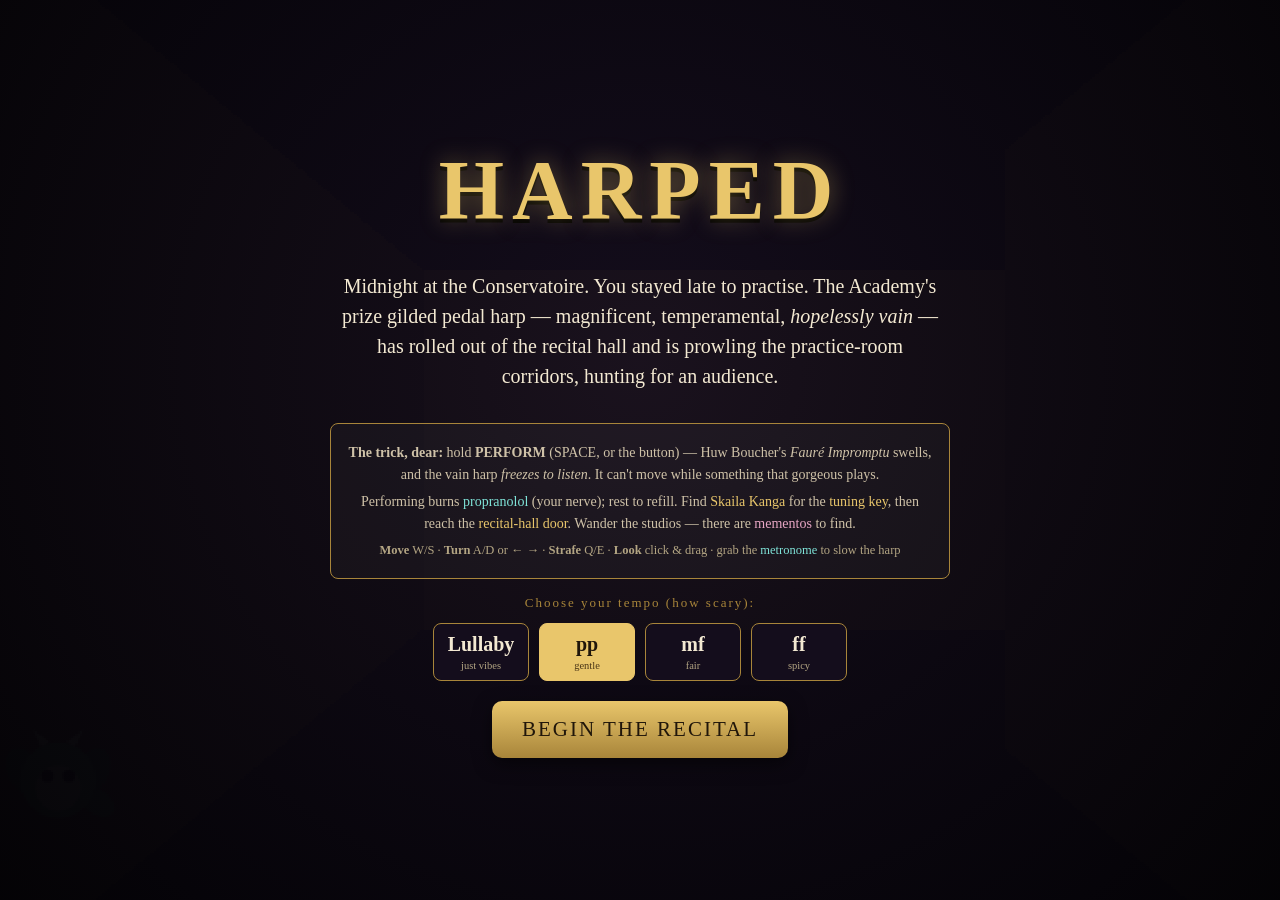
==== template.html @ ea74c3a4 "HARPED — initial commit (self-contained build + iPad fixes)" ====
<!DOCTYPE html>
<html lang="en">
<head>
  <meta charset="UTF-8" />
  <meta name="viewport" content="width=device-width, initial-scale=1.0, maximum-scale=1.0, user-scalable=no, viewport-fit=cover" />
  <meta name="apple-mobile-web-app-capable" content="yes" />
  <meta name="apple-mobile-web-app-status-bar-style" content="black-translucent" />
  <meta name="apple-mobile-web-app-title" content="HARPED" />
  <meta name="theme-color" content="#0a0710" />
  <title>HARPED — Midnight at the Conservatoire</title>
  <link rel="stylesheet" href="style.css" />
</head>
<body>
  <div id="stage">
    <canvas id="game"></canvas>

    <!-- Huw Boucher's Fauré Impromptu — your weapon. Routed through Web Audio so
         the volume swell works on iPad/iOS (Safari ignores <audio>.volume). -->
    <audio id="perform" src="huw-faure-impromptu.wav" loop preload="auto" playsinline crossorigin="anonymous"></audio>

    <div id="crosshair" class="hidden">✦</div>

    <!-- HUD -->
    <div id="hud" class="hidden">
      <div id="medWrap" title="Propranolol — your performing nerve.">
        <div id="medBar"></div>
        <span class="meterLabel">PROPRANOLOL</span>
      </div>
      <div id="objective">Find Skaila Kanga for the tuning key, dear…</div>
      <div id="memCount">Mementos 0/0</div>
    </div>

    <div id="bark" class="hidden"></div>

    <!-- Touch controls: d-pad (move/turn) + PERFORM. Drag anywhere on screen to look. -->
    <div id="touch" class="hidden">
      <div id="dpad">
        <button class="dbtn" data-act="fwd">▲</button>
        <div class="drow">
          <button class="dbtn" data-act="left">↺</button>
          <button class="dbtn" data-act="back">▼</button>
          <button class="dbtn" data-act="right">↻</button>
        </div>
      </div>
      <button id="playBtn">PERFORM<br><small>(hold)</small></button>
    </div>

    <!-- Rotate-to-landscape nudge (portrait only) -->
    <div id="rotate">🎵<br>Turn your iPad sideways<br><small>HARPED plays best in landscape</small></div>

    <!-- ===================== OVERLAYS ===================== -->

    <!-- Start -->
    <div id="startScreen" class="screen">
      <h1>HARPED</h1>
      <p class="subtitle">Midnight at the Conservatoire. You stayed late to practise.
        The Academy's prize gilded pedal harp — magnificent, temperamental,
        <em>hopelessly vain</em> — has rolled out of the recital hall and is prowling
        the practice-room corridors, hunting for an audience.</p>

      <div class="howto">
        <p><strong>The trick, dear:</strong> hold <strong>PERFORM</strong> (SPACE, or the
          button) — Huw Boucher's <em>Fauré Impromptu</em> swells, and the vain harp
          <em>freezes to listen</em>. It can't move while something that gorgeous plays.</p>
        <p>Performing burns <span class="cyan">propranolol</span> (your nerve); rest to
          refill. Find <span class="gold">Skaila Kanga</span> for the
          <span class="gold">tuning key</span>, then reach the <span class="gold">recital-hall
          door</span>. Wander the studios — there are <span class="rose">mementos</span> to find.</p>
        <p class="keys" data-desktop><strong>Move</strong> W/S · <strong>Turn</strong> A/D or ← → ·
          <strong>Strafe</strong> Q/E · <strong>Look</strong> click &amp; drag · grab the
          <span class="cyan">metronome</span> to slow the harp</p>
        <p class="keys" data-touch><strong>Move/turn</strong> with the d-pad · <strong>Look</strong>
          by dragging the screen · <strong>PERFORM</strong> button · grab the
          <span class="cyan">metronome</span> to slow the harp</p>
      </div>

      <p class="diffLabel">Choose your tempo (how scary):</p>
      <div class="difficulty">
        <button class="diff" data-diff="lullaby">Lullaby<br><small>just vibes</small></button>
        <button class="diff selected" data-diff="pp">pp<br><small>gentle</small></button>
        <button class="diff" data-diff="mf">mf<br><small>fair</small></button>
        <button class="diff" data-diff="ff">ff<br><small>spicy</small></button>
      </div>

      <button id="startBtn" class="bigBtn">BEGIN THE RECITAL</button>
    </div>

    <!-- Win -->
    <div id="winScreen" class="screen hidden">
      <h1 class="winTitle">ENCORE!</h1>
      <p id="winText" class="flavor"></p>
      <button class="bigBtn restart">TAKE A BOW (again)</button>
    </div>

    <!-- Lose -->
    <div id="loseScreen" class="screen hidden">
      <h1 class="loseTitle">FORTISSIMO</h1>
      <p id="loseText" class="flavor"></p>
      <button class="bigBtn restart">REQUEST AN ENCORE</button>
    </div>
  </div>

  <script src="game.js"></script>
</body>
</html>
---- style.css ----
/* ============================================================
   HARPED — candlelit conservatoire / elegant gothic.
   iPad-ready: safe areas, no scroll/zoom, big touch targets.
   ============================================================ */

:root {
  --ink:    #0a0710;
  --ink2:   #140d1c;
  --gold:   #e9c66b;
  --gold-d: #a8853a;
  --crimson:#c0392b;
  --cream:  #f3e9d2;
  --cyan:   #7fe3d8;
  --rose:   #e7a6c4;
}

* { box-sizing: border-box; -webkit-tap-highlight-color: transparent; }

html, body {
  margin: 0; width: 100%; height: 100%;
  position: fixed; overflow: hidden;        /* kill iOS rubber-band scroll */
  overscroll-behavior: none;
  background: #000; color: var(--cream);
  font-family: "Palatino Linotype", "Book Antiqua", Georgia, serif;
  user-select: none; -webkit-user-select: none;
  touch-action: none;                        /* no pinch/scroll gestures */
  -webkit-touch-callout: none;
}

#stage {
  position: relative; width: 100vw; height: 100vh;
  display: flex; align-items: center; justify-content: center;
  background: radial-gradient(circle at 50% 30%, #160f20 0%, #000 75%);
}

#game {
  width: 100vw; height: 100vh;
  object-fit: cover;
  image-rendering: pixelated; image-rendering: crisp-edges;
  display: block; touch-action: none;
}

.hidden { display: none !important; }

#crosshair {
  position: absolute; top: 50%; left: 50%; transform: translate(-50%, -50%);
  color: rgba(233,198,107,0.4); font-size: 22px; pointer-events: none; z-index: 4;
}

/* ----------------------- HUD ----------------------- */
#hud {
  position: absolute;
  top: calc(12px + env(safe-area-inset-top)); left: 50%;
  transform: translateX(-50%);
  width: min(760px, 92vw);
  display: flex; flex-direction: column; align-items: center; gap: 6px;
  pointer-events: none; text-shadow: 0 2px 6px #000; z-index: 3;
}
#medWrap {
  position: relative; width: 280px; height: 18px;
  background: #131a22; border: 1px solid #3d6f78; border-radius: 9px; overflow: hidden;
}
#medBar {
  height: 100%; width: 100%;
  background: linear-gradient(90deg, #3d6f78, var(--cyan));
  transition: width 0.05s linear;
}
.meterLabel {
  position: absolute; inset: 0; font-size: 11px; letter-spacing: 3px;
  display: flex; align-items: center; justify-content: center;
  color: #07211f; font-weight: bold;
}
#objective { font-size: 16px; color: var(--gold); font-style: italic; text-align: center; }
#memCount  { font-size: 13px; color: var(--rose); letter-spacing: 1px; }

#bark {
  position: absolute; bottom: 16%; left: 50%; transform: translateX(-50%);
  max-width: 80vw; padding: 8px 16px;
  background: rgba(10,7,16,0.8); border: 1px solid var(--gold-d); border-radius: 10px;
  color: var(--cream); font-style: italic; font-size: 17px; text-align: center;
  z-index: 3; pointer-events: none;
}

/* ----------------------- Overlays ----------------------- */
.screen {
  position: absolute; inset: 0;
  background: radial-gradient(circle at 50% 40%, rgba(20,13,28,0.94), rgba(3,2,5,0.99));
  display: flex; flex-direction: column; align-items: center; justify-content: center;
  text-align: center; padding: 22px; gap: 12px; z-index: 10; overflow-y: auto;
}
h1 {
  font-size: clamp(40px, 9vw, 84px); margin: 0; letter-spacing: 8px; color: var(--gold);
  text-shadow: 0 0 24px rgba(233,198,107,0.4), 0 4px 0 #000;
}
.winTitle  { color: var(--gold);    text-shadow: 0 0 30px rgba(233,198,107,0.6); }
.loseTitle { color: var(--crimson); text-shadow: 0 0 30px rgba(192,57,43,0.6);  }

.subtitle, .flavor { max-width: 600px; font-size: clamp(15px, 2.3vw, 20px); line-height: 1.5; color: var(--cream); }
.flavor { font-style: italic; min-height: 3em; }

.howto {
  max-width: 620px; font-size: 14px; line-height: 1.55; color: #cfc2a8;
  background: rgba(255,255,255,0.03); border: 1px solid var(--gold-d);
  border-radius: 8px; padding: 12px 16px;
}
.howto p { margin: 6px 0; }
.howto .keys { font-size: 12.5px; color: #b3a583; }
.gold { color: var(--gold); } .cyan { color: var(--cyan); } .rose { color: var(--rose); }

/* show the right control hint per device (toggled by JS body class) */
[data-touch] { display: none; }
body.is-touch [data-desktop] { display: none; }
body.is-touch [data-touch]   { display: block; }

.diffLabel { margin: 4px 0 0; color: var(--gold-d); letter-spacing: 2px; font-size: 13px; }
.difficulty { display: flex; gap: 10px; flex-wrap: wrap; justify-content: center; }
.diff {
  min-width: 96px; padding: 9px 8px;
  font-family: inherit; font-size: 20px; font-weight: bold; color: var(--cream);
  background: var(--ink2); border: 1px solid var(--gold-d); border-radius: 8px;
  cursor: pointer; transition: all 0.12s;
}
.diff small { display: block; font-size: 10.5px; font-weight: normal; color: #b3a583; margin-top: 4px; }
.diff:hover { border-color: var(--gold); }
.diff.selected { background: var(--gold); color: #20160a; border-color: var(--gold); }
.diff.selected small { color: #4a3617; }

.bigBtn {
  margin-top: 8px; padding: 16px 30px;
  font-family: inherit; font-size: 21px; letter-spacing: 2px; color: #20160a;
  background: linear-gradient(180deg, var(--gold), var(--gold-d));
  border: none; border-radius: 10px; cursor: pointer;
  box-shadow: 0 6px 18px rgba(0,0,0,0.5); transition: transform 0.1s;
}
.bigBtn:hover { transform: translateY(-2px); }
.bigBtn:active { transform: translateY(1px); }

/* ----------------------- Touch controls ----------------------- */
#touch {
  position: absolute; z-index: 5; pointer-events: none;
  left: 0; right: 0;
  bottom: calc(18px + env(safe-area-inset-bottom));
  display: flex; justify-content: space-between; align-items: flex-end;
  padding: 0 calc(22px + env(safe-area-inset-left)) 0 calc(22px + env(safe-area-inset-right));
}
#touch button { pointer-events: auto; }
#dpad { display: flex; flex-direction: column; align-items: center; gap: 8px; }
.drow { display: flex; gap: 8px; }
.dbtn {
  width: 74px; height: 74px; font-size: 28px; color: var(--gold);
  background: rgba(20,13,28,0.66); border: 1px solid var(--gold-d); border-radius: 14px;
}
.dbtn:active { background: rgba(233,198,107,0.28); }
#playBtn {
  width: 128px; height: 128px; border-radius: 50%;
  font-family: inherit; font-size: 19px; letter-spacing: 1px; color: #07211f;
  background: radial-gradient(circle at 40% 35%, var(--cyan), #3d6f78);
  border: 2px solid var(--cyan);
}
#playBtn small { font-size: 11px; }
#playBtn:active { filter: brightness(1.3); }

/* ----------------------- Rotate nudge ----------------------- */
#rotate {
  position: absolute; inset: 0; z-index: 20;
  display: none; flex-direction: column; align-items: center; justify-content: center;
  gap: 8px; text-align: center; font-size: 24px; color: var(--gold);
  background: rgba(3,2,5,0.97);
}
#rotate small { font-size: 14px; color: #b3a583; }
@media (orientation: portrait) and (max-width: 1024px) {
  body.is-touch #rotate { display: flex; }
}
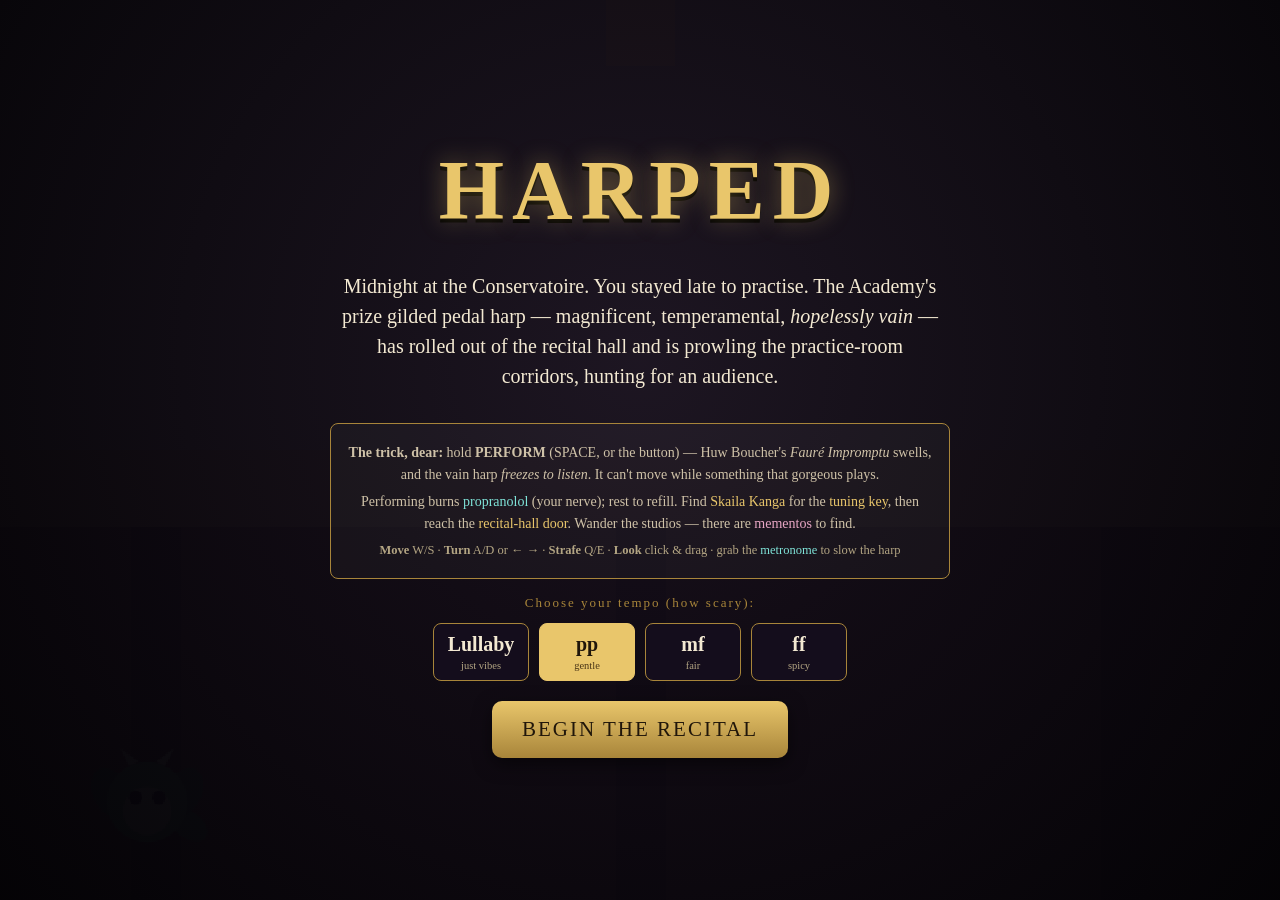
==== commit 5b167bf0: "Redesign: brighter visible conservatoire halls, Minecraft-style touch, harp audio - Render: brighter" ====
--- a/template.html
+++ b/template.html
@@ -32,16 +32,10 @@
 
     <div id="bark" class="hidden"></div>
 
-    <!-- Touch controls: d-pad (move/turn) + PERFORM. Drag anywhere on screen to look. -->
+    <!-- Touch controls (Minecraft-style): LEFT thumbstick moves; drag the rest of
+         the screen to look; PERFORM button holds the music. -->
     <div id="touch" class="hidden">
-      <div id="dpad">
-        <button class="dbtn" data-act="fwd">▲</button>
-        <div class="drow">
-          <button class="dbtn" data-act="left">↺</button>
-          <button class="dbtn" data-act="back">▼</button>
-          <button class="dbtn" data-act="right">↻</button>
-        </div>
-      </div>
+      <div id="joyBase"><div id="joyKnob"></div></div>
       <button id="playBtn">PERFORM<br><small>(hold)</small></button>
     </div>
 
@@ -69,8 +63,8 @@
         <p class="keys" data-desktop><strong>Move</strong> W/S · <strong>Turn</strong> A/D or ← → ·
           <strong>Strafe</strong> Q/E · <strong>Look</strong> click &amp; drag · grab the
           <span class="cyan">metronome</span> to slow the harp</p>
-        <p class="keys" data-touch><strong>Move/turn</strong> with the d-pad · <strong>Look</strong>
-          by dragging the screen · <strong>PERFORM</strong> button · grab the
+        <p class="keys" data-touch><strong>Move</strong> with the left stick · <strong>Look</strong>
+          by dragging the screen · <strong>PERFORM</strong> button (hold) · grab the
           <span class="cyan">metronome</span> to slow the harp</p>
       </div>
 
--- a/style.css
+++ b/style.css
@@ -144,13 +144,19 @@
   padding: 0 calc(22px + env(safe-area-inset-left)) 0 calc(22px + env(safe-area-inset-right));
 }
 #touch button { pointer-events: auto; }
-#dpad { display: flex; flex-direction: column; align-items: center; gap: 8px; }
-.drow { display: flex; gap: 8px; }
-.dbtn {
-  width: 74px; height: 74px; font-size: 28px; color: var(--gold);
-  background: rgba(20,13,28,0.66); border: 1px solid var(--gold-d); border-radius: 14px;
+/* Left thumbstick (move). The stage handles the touches; this is just the visual. */
+#joyBase {
+  position: relative; width: 150px; height: 150px; border-radius: 50%;
+  background: rgba(20,13,28,0.5); border: 2px solid rgba(233,198,107,0.45);
+  box-shadow: inset 0 0 26px rgba(0,0,0,0.55); pointer-events: none;
 }
-.dbtn:active { background: rgba(233,198,107,0.28); }
+#joyKnob {
+  position: absolute; left: 50%; top: 50%; width: 64px; height: 64px;
+  margin: -32px 0 0 -32px; border-radius: 50%;
+  background: radial-gradient(circle at 40% 35%, var(--gold), var(--gold-d));
+  border: 2px solid var(--gold); box-shadow: 0 2px 8px rgba(0,0,0,0.5);
+  transform: translate(0px,0px);
+}
 #playBtn {
   width: 128px; height: 128px; border-radius: 50%;
   font-family: inherit; font-size: 19px; letter-spacing: 1px; color: #07211f;
